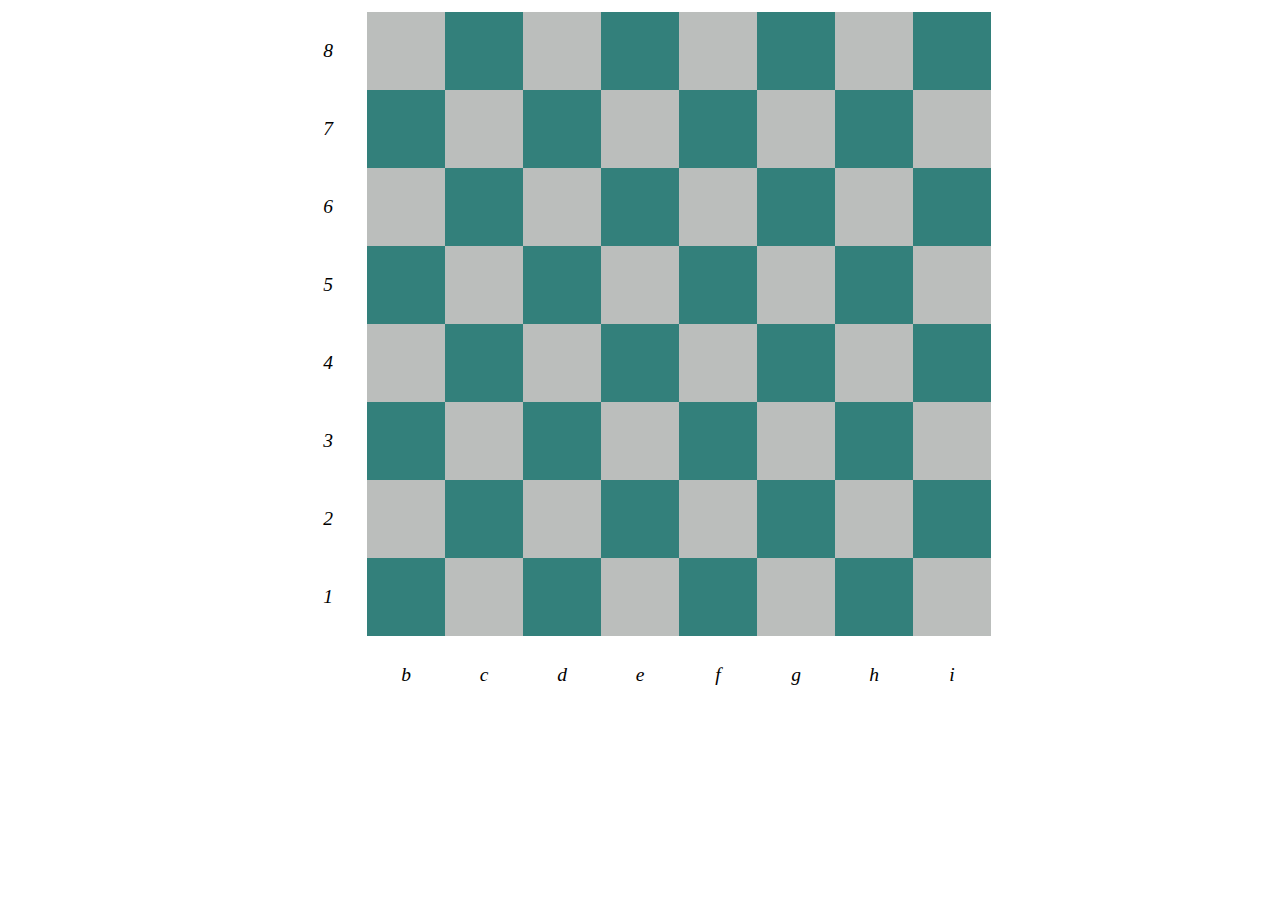
==== index.html @ c46cbfdc "init chessboard" ====
<!DOCTYPE html>
<html lang="en">

<head>
   <meta charset="UTF-8">
   <meta name="viewport" content="width=device-width, initial-scale=1.0">
   <link rel="stylesheet" href="./styles.css">
   <link rel="stylesheet" href="./assets/fonts/fontawesome-free-6.2.0-web/css/all.min.css">
   <title>KingChess</title>
</head>

<body onload="init()">
   <div id="app">
      <div id="chessboard">

         <!-- <div class="cell">
            <i class="chess white  fa-solid fa-chess-rook"></i>

         </div>-->
         
      </div>



   </div>
   <script src="./assets/js/init.js"></script>
   <script src="./assets/js/main.js"></script>
</body>

</html>
---- styles.css ----
:root {
   --size-board:702px;
   --size-cell:calc(var(--size-board)/9);
   --size-chess:calc(var(--size-cell) - 10px);
   --size-heading:calc(var(--size-cell)/4);
}

html {
   box-sizing: border-cell;
}

body {
   margin: 0;
}

* {
   box-sizing: inherit;
}

#app {
   margin: 12px 0 0 0;
   display: flex;
   justify-content: center;
   align-items: center;

}

#chessboard {
   display: grid;
   grid-template-rows: repeat(9,1fr);
   grid-template-columns: repeat(9,1fr);
   width: var(--size-board);
   height: var(--size-board);
}

.cell {
   display: flex;
   justify-content: center;
   align-items: center;
   background-color: #bbbebc;
}

.cell--black {
   background-color: #33807b;
}

.cell--heading {
   background-color: white;
}

.white {
   color: white !important;
}

.chess {
   font-size: calc(var(--size-chess));
}

.heading {
   color: black;
   font-size: calc(var(--size-heading));
}

/* .chessmans {
   z-index: 1;
   position: absolute;
   width: 100%;
   height: 100%;
   top: 0;
   left: 0;
   display: grid;
   grid-template-rows: repeat(8,1fr);
   grid-template-columns: repeat(8,1fr);
}

.chess {
   position: absolute;
   display: inline-block;
   width: 12.5%; 
   height: 12.5%;
    z-index: 2;
   text-align: center;
}

.chess:hover {
   cursor: pointer;
}

.chess--black {
   top:0;
}

.chess--white {
   top: calc(var(--size-board) - var(--size-cell));
}

.chess--rook-l {
   left: 0;
}

.chess--rook-r {
   left: calc(var(--size-board) - var(--size-cell));
}

.chess--knight-l {
   left: var(--size-cell);
}

.chess--knight-r {
   left: calc(var(--size-board) - 2*var(--size-cell));
}

.chess--bishop-l {
   left: calc(2*var(--size-cell));
}

.chess--bishop-r {
   left: calc(var(--size-board) - 3*var(--size-cell));
}

.chess--queen {
   left: calc(3*var(--size-cell));
}

.chess--king {
   left: calc(var(--size-board) - 4*var(--size-cell));
}

.chess--pawn-black {
   top:var(--size-cell);
}

.chess--pawn-white {
   top:calc(var(--size-board) - 2*var(--size-cell));
}

.chess--pawn-1 {
   left: 0;
}

.chess--pawn-2{
   left:var(--size-cell);
}

.chess--pawn-3{
   left:calc(2*var(--size-cell));
}

.chess--pawn-4{
   left:calc(3*var(--size-cell));
}

.chess--pawn-5{
   left:calc(4*var(--size-cell));
}

.chess--pawn-6 {
   left:calc(5*var(--size-cell));
}

.chess--pawn-7{
   left:calc(6*var(--size-cell));
}

.chess--pawn-8{
   left:calc(7*var(--size-cell));
}

.chess i {
   font-size: 70px;
   line-height: var(--size-cell);
}

.icon-black {
   color:#000;
}

.icon-white {
   color: #fff;
} */
/* 
.chess--white.chess--king {
   grid-row: 3/4;
   grid-column: 3/4;
} */
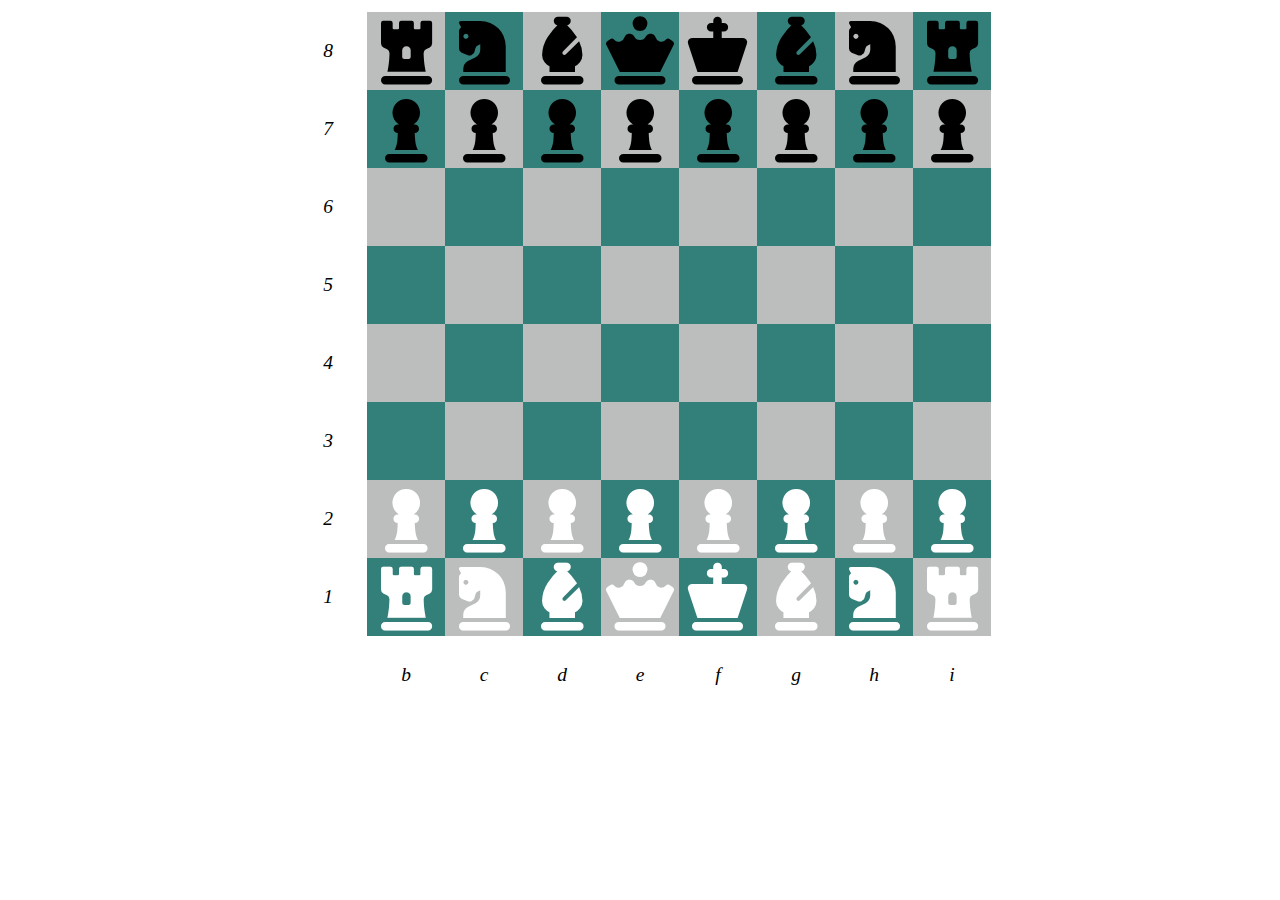
==== commit 476db210: "init position chess" ====
--- a/index.html
+++ b/index.html
@@ -25,6 +25,7 @@
    </div>
    <script src="./assets/js/init.js"></script>
    <script src="./assets/js/main.js"></script>
+
 </body>
 
 </html>--- a/styles.css
+++ b/styles.css
@@ -1,8 +1,8 @@
 :root {
-   --size-board:702px;
-   --size-cell:calc(var(--size-board)/9);
-   --size-chess:calc(var(--size-cell) - 10px);
-   --size-heading:calc(var(--size-cell)/4);
+   --size-board: 702px;
+   --size-cell: calc(var(--size-board)/9);
+   --size-chess: calc(var(--size-cell) - 10px);
+   --size-heading: calc(var(--size-cell)/4);
 }
 
 html {
@@ -27,8 +27,8 @@
 
 #chessboard {
    display: grid;
-   grid-template-rows: repeat(9,1fr);
-   grid-template-columns: repeat(9,1fr);
+   grid-template-rows: repeat(9, 1fr);
+   grid-template-columns: repeat(9, 1fr);
    width: var(--size-board);
    height: var(--size-board);
 }
@@ -53,133 +53,17 @@
 }
 
 .chess {
+   cursor: pointer;
+   -webkit-user-select: none;
+   -ms-user-select: none;
+   user-select: none;
    font-size: calc(var(--size-chess));
 }
 
 .heading {
+   -webkit-user-select: none;
+   -ms-user-select: none;
+   user-select: none;
    color: black;
    font-size: calc(var(--size-heading));
 }
-
-/* .chessmans {
-   z-index: 1;
-   position: absolute;
-   width: 100%;
-   height: 100%;
-   top: 0;
-   left: 0;
-   display: grid;
-   grid-template-rows: repeat(8,1fr);
-   grid-template-columns: repeat(8,1fr);
-}
-
-.chess {
-   position: absolute;
-   display: inline-block;
-   width: 12.5%; 
-   height: 12.5%;
-    z-index: 2;
-   text-align: center;
-}
-
-.chess:hover {
-   cursor: pointer;
-}
-
-.chess--black {
-   top:0;
-}
-
-.chess--white {
-   top: calc(var(--size-board) - var(--size-cell));
-}
-
-.chess--rook-l {
-   left: 0;
-}
-
-.chess--rook-r {
-   left: calc(var(--size-board) - var(--size-cell));
-}
-
-.chess--knight-l {
-   left: var(--size-cell);
-}
-
-.chess--knight-r {
-   left: calc(var(--size-board) - 2*var(--size-cell));
-}
-
-.chess--bishop-l {
-   left: calc(2*var(--size-cell));
-}
-
-.chess--bishop-r {
-   left: calc(var(--size-board) - 3*var(--size-cell));
-}
-
-.chess--queen {
-   left: calc(3*var(--size-cell));
-}
-
-.chess--king {
-   left: calc(var(--size-board) - 4*var(--size-cell));
-}
-
-.chess--pawn-black {
-   top:var(--size-cell);
-}
-
-.chess--pawn-white {
-   top:calc(var(--size-board) - 2*var(--size-cell));
-}
-
-.chess--pawn-1 {
-   left: 0;
-}
-
-.chess--pawn-2{
-   left:var(--size-cell);
-}
-
-.chess--pawn-3{
-   left:calc(2*var(--size-cell));
-}
-
-.chess--pawn-4{
-   left:calc(3*var(--size-cell));
-}
-
-.chess--pawn-5{
-   left:calc(4*var(--size-cell));
-}
-
-.chess--pawn-6 {
-   left:calc(5*var(--size-cell));
-}
-
-.chess--pawn-7{
-   left:calc(6*var(--size-cell));
-}
-
-.chess--pawn-8{
-   left:calc(7*var(--size-cell));
-}
-
-.chess i {
-   font-size: 70px;
-   line-height: var(--size-cell);
-}
-
-.icon-black {
-   color:#000;
-}
-
-.icon-white {
-   color: #fff;
-} */
-/* 
-.chess--white.chess--king {
-   grid-row: 3/4;
-   grid-column: 3/4;
-} */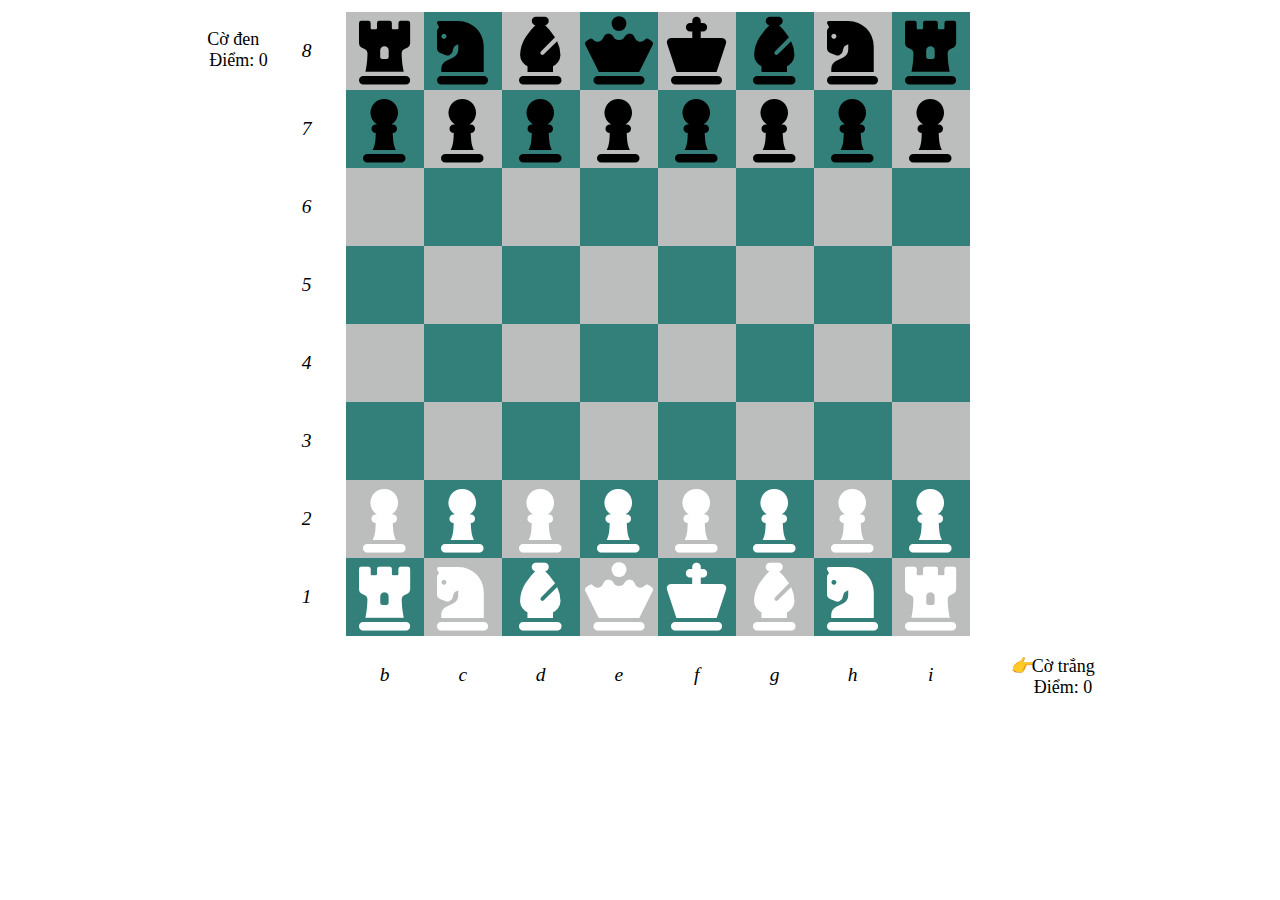
==== commit 40aa62e8: "complete point" ====
--- a/index.html
+++ b/index.html
@@ -6,26 +6,31 @@
    <meta name="viewport" content="width=device-width, initial-scale=1.0">
    <link rel="stylesheet" href="./styles.css">
    <link rel="stylesheet" href="./assets/fonts/fontawesome-free-6.2.0-web/css/all.min.css">
+   <script type="text/javascript" src="./assets/js/functions.js"></script>
+   <script type="text/javascript" src="./assets/js/consts.js"></script>
+
+
    <title>KingChess</title>
 </head>
 
+<script type="text/javascript" src="./assets/js/init.js"></script>
+
 <body onload="init()">
    <div id="app">
+      <div id="black" class="infor">
+         <div class="player"><i >👉</i>Cờ đen</div>
+         <div class="point" style="margin-left: 24px;">Điểm: 0</div>
+      </div>
       <div id="chessboard">
+      </div>
+      <div id="white" class="infor">
+         <div class="player"><i >👉</i>Cờ trắng</div>
+         <div class="point" style="margin-left: 24px;">Điểm: 0</div>
+      </div>
+   </div>
+</body>
+<script type="text/javascript" src="./assets/js/rules.js"></script>
+<script>
 
-         <!-- <div class="cell">
-            <i class="chess white  fa-solid fa-chess-rook"></i>
-
-         </div>-->
-         
-      </div>
-
-
-
-   </div>
-   <script src="./assets/js/init.js"></script>
-   <script src="./assets/js/main.js"></script>
-
-</body>
-
+</script>
 </html>--- a/styles.css
+++ b/styles.css
@@ -40,6 +40,9 @@
    background-color: #bbbebc;
 }
 
+.cell:hover {
+   outline: 1px solid blue;
+}
 .cell--black {
    background-color: #33807b;
 }
@@ -52,6 +55,17 @@
    color: white !important;
 }
 
+.orange {
+   background-color: orange !important;
+   outline: 1px solid rgb(210, 95, 95);
+}
+
+.red {
+   background-color: red !important;
+   outline: 1px solid rgba(37, 19, 19, 0.326);
+}
+
+
 .chess {
    cursor: pointer;
    -webkit-user-select: none;
@@ -60,6 +74,8 @@
    font-size: calc(var(--size-chess));
 }
 
+
+
 .heading {
    -webkit-user-select: none;
    -ms-user-select: none;
@@ -67,3 +83,26 @@
    color: black;
    font-size: calc(var(--size-heading));
 }
+
+.infor {
+   font-size: 18px;
+}
+
+.player i {
+   visibility: hidden;
+}
+
+.player .turn {
+   visibility: visible !important;
+}
+
+#black {
+   margin-top: 16px;
+   align-self: flex-start;
+}
+
+#white {
+   margin-bottom: 16px;
+   margin-left: 40px;
+   align-self: flex-end;
+}